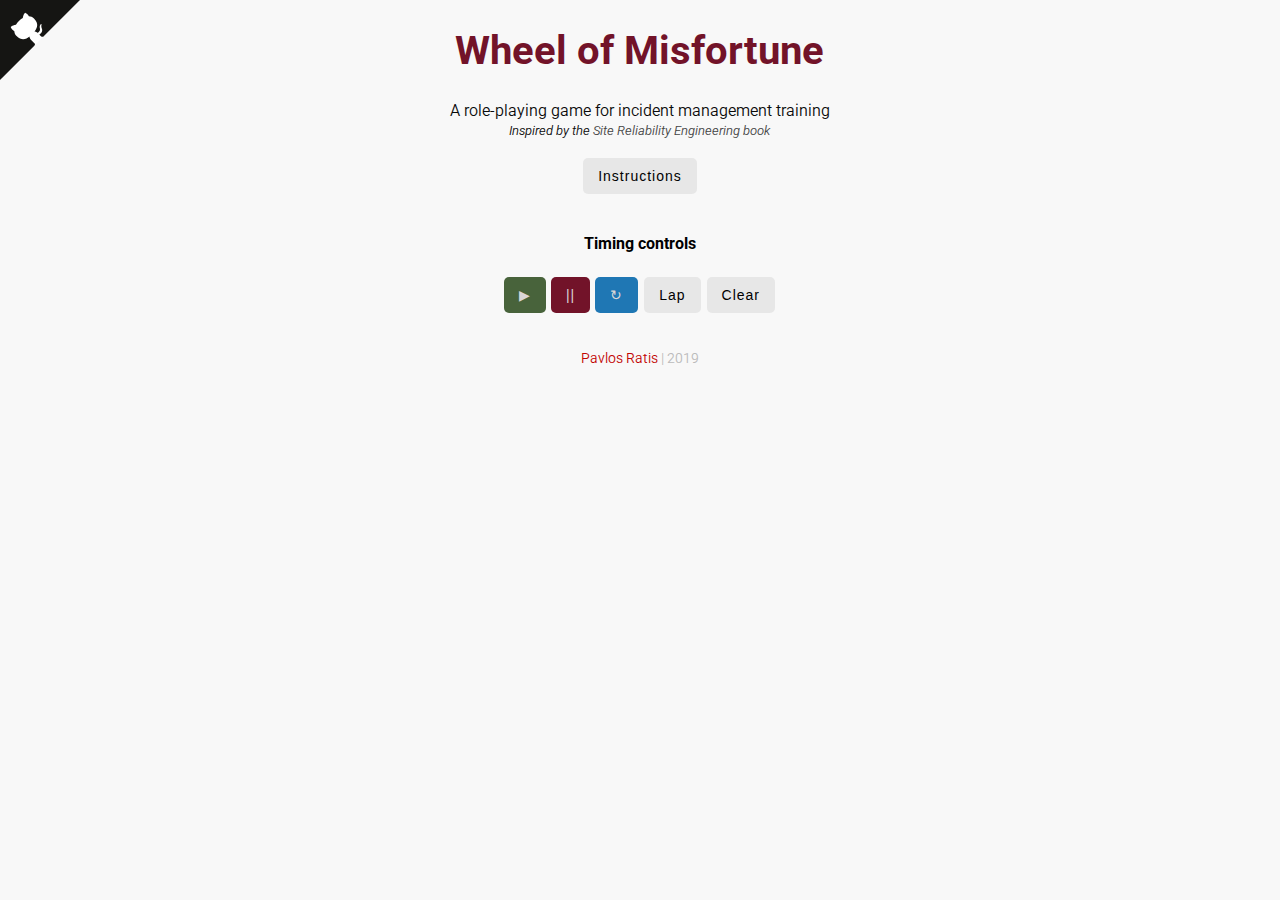
==== index.html @ effb72a1 "make WoF mobile-friendly, fixes #4" ====
<!DOCTYPE html>
<html>

<head>
    <meta charset="utf-8">
    <meta http-equiv="X-UA-Compatible" content="IE=edge,chrome=1">
    <meta name="viewport" content="width=device-width, initial-scale=1.0, maximum-scale=1.0">

    <title>Wheel of Misfortune</title>
    <meta name="author" content="Pavlos Ratis">
    <meta name="description" content="A role-playing game for incident management training">
    <meta name="keywords" content="Incident Response,Trainng,Site Reliability Engineering,SRE,Oncall">
    <link rel="stylesheet" href="static/styles.css">
    <link rel='shortcut icon' type='image/x-icon' href='favicon.ico' />
</head>

<body>
<a href="https://github.com/dastergon/wheel-of-misfortune" class="github-corner" aria-label="View source on GitHub"><svg width="80" height="80" viewBox="0 0 250 250" style="fill:#151513; color:#fff; position: absolute; top: 0; border: 0; left: 0; transform: scale(-1, 1);" aria-hidden="true"><path d="M0,0 L115,115 L130,115 L142,142 L250,250 L250,0 Z"></path><path d="M128.3,109.0 C113.8,99.7 119.0,89.6 119.0,89.6 C122.0,82.7 120.5,78.6 120.5,78.6 C119.2,72.0 123.4,76.3 123.4,76.3 C127.3,80.9 125.5,87.3 125.5,87.3 C122.9,97.6 130.6,101.9 134.4,103.2" fill="currentColor" style="transform-origin: 130px 106px;" class="octo-arm"></path><path d="M115.0,115.0 C114.9,115.1 118.7,116.5 119.8,115.4 L133.7,101.6 C136.9,99.2 139.9,98.4 142.2,98.6 C133.8,88.0 127.5,74.4 143.8,58.0 C148.5,53.4 154.0,51.2 159.7,51.0 C160.3,49.4 163.2,43.6 171.4,40.1 C171.4,40.1 176.1,42.5 178.8,56.2 C183.1,58.6 187.2,61.8 190.9,65.4 C194.5,69.0 197.7,73.2 200.1,77.6 C213.8,80.2 216.3,84.9 216.3,84.9 C212.7,93.1 206.9,96.0 205.4,96.6 C205.1,102.4 203.0,107.8 198.3,112.5 C181.9,128.9 168.3,122.5 157.7,114.1 C157.9,116.9 156.7,120.9 152.7,124.9 L141.0,136.5 C139.8,137.7 141.6,141.9 141.8,141.8 Z" fill="currentColor" class="octo-body"></path></svg><style>.github-corner:hover .octo-arm{animation:octocat-wave 560ms ease-in-out}@keyframes octocat-wave{0%,100%{transform:rotate(0)}20%,60%{transform:rotate(-25deg)}40%,80%{transform:rotate(10deg)}}@media (max-width:500px){.github-corner:hover .octo-arm{animation:none}.github-corner .octo-arm{animation:octocat-wave 560ms ease-in-out}}</style></a>
    <header class="major">
        <h1 class="f2 f2-m f-headline-2">Wheel of Misfortune</h1>
        <p>A role-playing game for incident management training<br />
            <small>
                <em>Inspired by the
                    <a
                        href="https://landing.google.com/sre/book/chapters/accelerating-sre-on-call.html#xref_training_disaster-rpg">Site
                        Reliability Engineering book</a>
                </em>
            </small>
        </p>
        <button id="myBtn" class="button">Instructions</button>
        <div id="myModal" class="modal">
            <div class="modal-content">
                <span class="close">&times;</span>
                <p>Wheel of Misfortune is a game that aims to build confidence to oncall engineers via simulated
                    outage scenarios.
                    With the game, you practice problem debugging under stress, the understanding of the incident
                    management protocol, and effective communication with other engineers
                    of your team and organization. It is a great way to train new hires, interns, and seasoned
                    engineers to become well-rounded oncall engineers.</p>
                <h4>Terminology</h4>
                <ul>
                    <li>Scenario: A past or fictional incident case.</li>
                    <li>Game Master: The host-coordinator of the session.</li>
                    <li>Volunteer: The trainee oncall engineer.</li>
                </ul>
                <p>Feel free to fork the <a href="https://github.com/dastergon/wheel-of-misfortune">repository</a> or <a
                        href="https://github.com/dastergon/wheel-of-misfortune/releases">download</a> the stable
                    release.<br />
                    Insert your incident scenarios into the <a
                        href="https://github.com/dastergon/wheel-of-misfortune/blob/master/incidents/general_incidents.json">general_incidents.json</a>
                    file inside the <a
                        href="https://github.com/dastergon/wheel-of-misfortune/tree/master/incidents">incidents/</a>
                    folder. The file has the following format:
                    <table>
                        <tr>
                            <td>title</td>
                            <td>the title of the incident.</td>
                        </tr>
                        <tr>
                            <td>scenario</td>
                            <td>the description of the incident. It is useful to include URLs from monitoring
                                systems, dashboards, time-series databases and playbooks.</td>
                        </tr>
                        <tr>
                            <td>difficulty</td>
                            <td>the difficulty level of the outage.</td>
                        </tr>
                        <tr>
                            <td>ID</td>
                            <td>the unique ID of the outage (you can just auto-increment).</td>
                        </tr>
                    </table>
                </p>
                <h4>Game Master</h4>
                <ol>
                    <li>Choose a volunteer to be the primary oncall engineer in front of the group.</li>
                    <li>Find a balance between volunteer's experience and incident's difficulty.</li>
                    <li>Assist volunteer by answering questions that may arise in each theoretical action or
                        dashboard observation.</li>
                    <ul>
                        <li>Engage with the rest of the team and ask for different ways to debug the problem
                            following the volunteer's explanation.</li>
                        <li>Team members may be made available over time for assistance in various topics.</li>
                    </ul>
                    <li>At the end, have a debrief on the learnings of the session.</li>
                </ol>

                <h4>Volunteer</h4>
                <ol>
                    <li>Spin the wheel and attempt to fix the theoretical outage scenario.</li>
                    <li>Explain to the Game Master and the rest of the group what actions you would take (lookup
                        queries, checks in dashboards, etc.) to find the root causes, and eventually solve the
                        incident.</li>
                    <li>Always keep an eye on the time, since it is simulated incident response scenario and not a
                        routine troubleshooting process. During a real incident you might have an SLA or SLO
                        breach and therefore you should take timing into account.</li>
                    <li>Engage with the rest of the group. Keep them in the loop. Ask questions to different
                        members depending on their expertise.</li>
                </ol>
                <p>Most importantly, <strong>have fun!</strong></p>
                <p>You can read a comprehensive example on how to conduct the exercise <a
                        href="https://landing.google.com/sre/book/chapters/accelerating-sre-on-call.html#xref_training_disaster-rpg">here</a>.
                </p>

                <h4>Resources</h4>
                <ul>
                    <li>
                        <a
                            href="https://landing.google.com/sre/book/chapters/accelerating-sre-on-call.html#xref_training_disaster-rpg">Disaster
                            Role Playing</a>
                    </li>
                    <li>
                        <a href="https://www.usenix.org/conference/srecon18europe/presentation/barry">Managing
                            Misfortune for Best
                            Results</a>
                    </li>
                    <li>
                        <a href="https://landing.google.com/sre/book/chapters/postmortem-culture.html">Postmortem
                            Culture: Learning
                            from Failure</a>
                    </li>
                    <li>
                        <a href="https://github.com/dastergon/awesome-sre">Site Reliability Engineering Resources</a>
                    </li>
                </ul>
            </div>
        </div>
        <script>
            var modal = document.getElementById('myModal');
            var btn = document.getElementById("myBtn");
            var span = document.getElementsByClassName("close")[0];

            // When the user clicks the button, open the modal
            btn.onclick = function () {
                modal.style.display = "block";
            }

            // When the user clicks on <span> (x), close the modal
            span.onclick = function () {
                modal.style.display = "none";
            }

            // When the user clicks anywhere outside of the modal, close it
            window.onclick = function (event) {
                if (event.target == modal) {
                    modal.style.display = "none";
                }
            }
        </script>
    </header>

    <div class="cf">
        <div id="wheel" class="fl w-100 w-50-ns tc"></div>
        <script src="https://d3js.org/d3.v3.min.js" charset="utf-8"></script>
        <script src="static/wheel.js"></script>
        <article class="fl w-100 w-50-ns tc" id="incident">
            <p></p>
        </article>

    </div>
    <div class="timing">
        <h4>Timing controls</h4>
        <div class="tooltip">
            <button id="start" class="button" onClick="stopwatch.start();">▶</button> <span
                class="tooltiptext">Start</span>
        </div>
        <div class="tooltip">
            <button id="stop" class="button" onClick="stopwatch.stop();">||</button> <span
                class="tooltiptext">Pause</span>
        </div>
        <div class="tooltip">
            <button id="restart" class="button" onClick="stopwatch.restart();">↻</button> <span
                class="tooltiptext">Restart</span></div>
        <button class="button" onClick="stopwatch.lap();">Lap</button>
        <button class="button" onClick="stopwatch.clear();">Clear</button>
        <div class="stopwatch"></div>
        <ul class="results"></ul>
        <script src="static/stopwatch.js"></script>
    </div>
    <br />
    <footer>
        <a href="https://dastergon.gr">Pavlos Ratis</a> | 2019
    </footer>
</body>

</html>
---- static/styles.css ----
@charset "UTF-8";
@import url("https://fonts.googleapis.com/css?family=Roboto:500,300");

body {
    font-family: "Roboto", Helvetica, sans-serif;
    font-weight: 350;
    background-color: #f8f8f8;
}

button {
  border:solid 2px #590F20;
  border-radius:5px;
  background-color: #e7e7e7; /* Green */
  letter-spacing: 1px;
  border: none;
  padding: 10px 15px;
  text-align: center;
  text-decoration: none;
  display: inline-block;
  font-size: 14px;
  margin: 3px 1px;
  cursor: pointer;
}

button:first-child {
    margin-left: 0;
}

button:last-child {
    margin-right: 0;
}

button:hover {
  color: rgb(255, 127, 14);
}

table {
    border-collapse: collapse;
    background-color: white;
}

td, th {
    border: 1px solid #dddddd;
    text-align: left;
    padding: 5px;
}

li a {
    text-decoration: none;
    color: #555f66;
}
li a:hover {
    text-decoration:underline;
}

header.major {
    width: 70%;
    text-align: center;
    margin: 0 auto;
    display: block;
}

header p {
    color: #0a0a0a;
}

header li {
  color: #0a0a0a;
}

em a {
    color: #444;
    text-decoration: none;
}

em a:hover {
    text-decoration: underline;
}

footer {
    padding: 1em 0 1em 0;
    color: #bbb;
    font-size: 0.9em;
    text-align: center;
}

footer a {
    color: #c30704;
    text-decoration: none;
}

footer a:hover {
    color: #0a0a0a;
    text-decoration: underline;
}

text {
    pointer-events:none;
}

header #title {
    color: #721329;
}

.stopwatch {
  font-size: 20px;
}

.results {
  border-color: lime;
  margin: 0;
  padding: 0;
  bottom: 0;
  left: 50%;
}

#start {
  background: #48633B;
  color: #DAD6D6;
}

#start:hover {
    color:white
}

#start:focus {
    background: black;
    color:white
}

#stop {
  background: #721329;
  color: #DAD6D6;
}

#stop:hover {
    color:white
}

#stop:focus {
    background: black;
    color:white
}

#restart {
  background:rgb(31, 119, 180);
  color: #DAD6D6;
}

#restart:hover {
    color:white
}

#restart:active {
    background: black;
    color:white
}

#incident{
    text-align: left;
}

#incident p {
    margin-top: 10px;
    margin-left: 10px;
    margin-right: 80px;
    word-wrap: break-word;
    max-width: 30em;
    line-height: 1.5;
}

.timing {
    text-align: center;
}

.modal {
  display: none; /* Hidden by default */
  position: fixed; /* Stay in place */
  z-index: 1; /* Sit on top */
  padding-top: 40px; /* Location of the box */
  padding-bottom: 50px; /* Location of the box */
  left: 0;
  top: 0;
  width: 100%; /* Full width */
  height: 100%; /* Full height */
  overflow: auto; /* Enable scroll if needed */
  background-color: rgb(0,0,0); /* Fallback color */
  background-color: rgba(0,0,0,0.4); /* Black w/ opacity */
  text-align: left;
}

.modal a {
    color: #721329;
}

.modal a:hover {
    color: rgb(255, 127, 14);
}

/* Modal Content */
.modal-content {
  position: relative;
  background-color: #f8f8f8;
  margin: auto;
  padding: 30px;
  width: 60%;
  border: 1px solid #888;
  border-radius:15px;
  box-shadow: 0 4px 8px 0 rgba(0,0,0,0.2),0 6px 20px 0 rgba(0,0,0,0.19);
  -webkit-animation-name: animatetop;
  -webkit-animation-duration: 0.4s;
  animation-name: animatetop;
  animation-duration: 0.4s
}

/* Add Animation */
@-webkit-keyframes animatetop {
  from {top:-300px; opacity:0}
  to {top:0; opacity:1}
}

@keyframes animatetop {
  from {top:-300px; opacity:0}
  to {top:0; opacity:1}
}

/* The Close Button */
.close {
  color: #aaaaaa;
  float: right;
  font-size: 28px;
  font-weight: bold;
}

.close:hover,
.close:focus {
  color: #000;
  text-decoration: none;
  cursor: pointer;
}

.tooltip {
  position: relative;
  display: inline-block;
  border-bottom: 1px none black;
}

.tooltip .tooltiptext {
  visibility: hidden;
  width: 120px;
  background-color: #555;
  color: #fff;
  text-align: center;
  border-radius: 6px;
  padding: 5px 0;
  position: absolute;
  z-index: 1;
  bottom: 125%;
  left: 50%;
  margin-left: -60px;
  opacity: 0;
  transition: opacity 0.3s;
}

.tooltip .tooltiptext::after {
  content: "";
  position: absolute;
  top: 100%;
  left: 50%;
  margin-left: -5px;
  border-width: 5px;
  border-style: solid;
  border-color: #555 transparent transparent transparent;
}

.tooltip:hover .tooltiptext {
  visibility: visible;
  opacity: 1;
}

.cf:before, .cf:after {
    content: " ";
    display: table;
}

.cf:after {
    clear: both;
}

.cf {
    *zoom: 1;
}

.fl {
    float: left;
    _display: inline;
}

.w-100 {
    width: 100%;
}

.tc {
    text-align: center;
}

@media screen and (min-width: 50em) {
    .w-50-ns {
        width: 50%;
    }
}

.f2 {
    font-size: 2.5rem;
    color: #721329;
}

@media screen and (min-width: 40em) and (max-width: 60em) {
    .f2-m {
        font-size: 2.5rem;
    }
}

@media screen and (min-width: 60em) {
    .f-headline-l2 {
        font-size: 2.5rem;
    }
}

.f3 {
    font-size: 1.5rem;
}

@media screen and (min-width: 50em) and (max-width: 60em) {
    .f1-m {
        font-size: 1.5rem;
    }
}

@media screen and (min-width: 60em) {
    .f-headline-l {
        font-size: 1.5rem;
    }
}
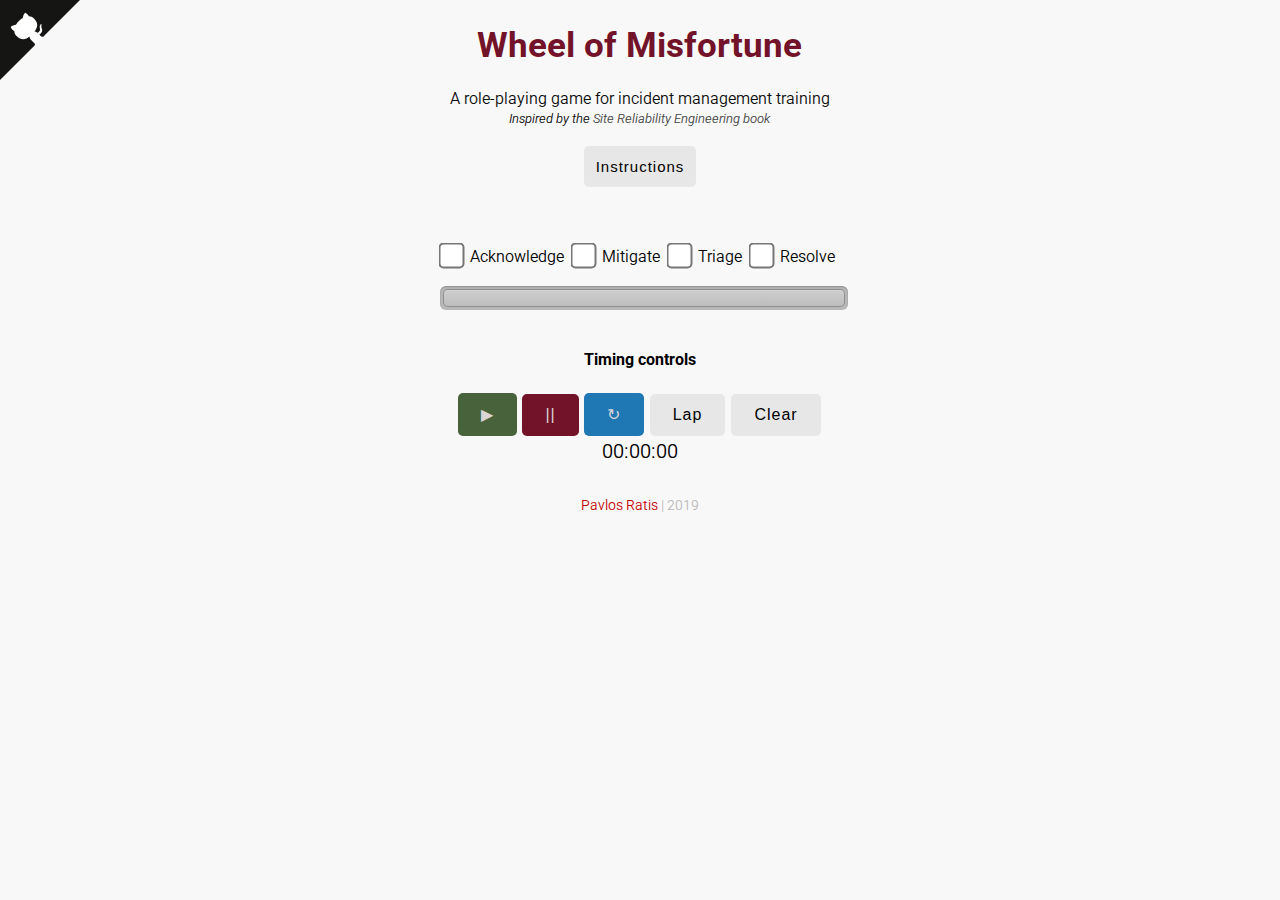
==== commit 9c5db85e: "Add step progress bar" ====
--- a/index.html
+++ b/index.html
@@ -15,7 +15,52 @@
 </head>
 
 <body>
-<a href="https://github.com/dastergon/wheel-of-misfortune" class="github-corner" aria-label="View source on GitHub"><svg width="80" height="80" viewBox="0 0 250 250" style="fill:#151513; color:#fff; position: absolute; top: 0; border: 0; left: 0; transform: scale(-1, 1);" aria-hidden="true"><path d="M0,0 L115,115 L130,115 L142,142 L250,250 L250,0 Z"></path><path d="M128.3,109.0 C113.8,99.7 119.0,89.6 119.0,89.6 C122.0,82.7 120.5,78.6 120.5,78.6 C119.2,72.0 123.4,76.3 123.4,76.3 C127.3,80.9 125.5,87.3 125.5,87.3 C122.9,97.6 130.6,101.9 134.4,103.2" fill="currentColor" style="transform-origin: 130px 106px;" class="octo-arm"></path><path d="M115.0,115.0 C114.9,115.1 118.7,116.5 119.8,115.4 L133.7,101.6 C136.9,99.2 139.9,98.4 142.2,98.6 C133.8,88.0 127.5,74.4 143.8,58.0 C148.5,53.4 154.0,51.2 159.7,51.0 C160.3,49.4 163.2,43.6 171.4,40.1 C171.4,40.1 176.1,42.5 178.8,56.2 C183.1,58.6 187.2,61.8 190.9,65.4 C194.5,69.0 197.7,73.2 200.1,77.6 C213.8,80.2 216.3,84.9 216.3,84.9 C212.7,93.1 206.9,96.0 205.4,96.6 C205.1,102.4 203.0,107.8 198.3,112.5 C181.9,128.9 168.3,122.5 157.7,114.1 C157.9,116.9 156.7,120.9 152.7,124.9 L141.0,136.5 C139.8,137.7 141.6,141.9 141.8,141.8 Z" fill="currentColor" class="octo-body"></path></svg><style>.github-corner:hover .octo-arm{animation:octocat-wave 560ms ease-in-out}@keyframes octocat-wave{0%,100%{transform:rotate(0)}20%,60%{transform:rotate(-25deg)}40%,80%{transform:rotate(10deg)}}@media (max-width:500px){.github-corner:hover .octo-arm{animation:none}.github-corner .octo-arm{animation:octocat-wave 560ms ease-in-out}}</style></a>
+    <a href="https://github.com/dastergon/wheel-of-misfortune" class="github-corner"
+        aria-label="View source on GitHub"><svg width="80" height="80" viewBox="0 0 250 250"
+            style="fill:#151513; color:#fff; position: absolute; top: 0; border: 0; left: 0; transform: scale(-1, 1);"
+            aria-hidden="true">
+            <path d="M0,0 L115,115 L130,115 L142,142 L250,250 L250,0 Z"></path>
+            <path
+                d="M128.3,109.0 C113.8,99.7 119.0,89.6 119.0,89.6 C122.0,82.7 120.5,78.6 120.5,78.6 C119.2,72.0 123.4,76.3 123.4,76.3 C127.3,80.9 125.5,87.3 125.5,87.3 C122.9,97.6 130.6,101.9 134.4,103.2"
+                fill="currentColor" style="transform-origin: 130px 106px;" class="octo-arm"></path>
+            <path
+                d="M115.0,115.0 C114.9,115.1 118.7,116.5 119.8,115.4 L133.7,101.6 C136.9,99.2 139.9,98.4 142.2,98.6 C133.8,88.0 127.5,74.4 143.8,58.0 C148.5,53.4 154.0,51.2 159.7,51.0 C160.3,49.4 163.2,43.6 171.4,40.1 C171.4,40.1 176.1,42.5 178.8,56.2 C183.1,58.6 187.2,61.8 190.9,65.4 C194.5,69.0 197.7,73.2 200.1,77.6 C213.8,80.2 216.3,84.9 216.3,84.9 C212.7,93.1 206.9,96.0 205.4,96.6 C205.1,102.4 203.0,107.8 198.3,112.5 C181.9,128.9 168.3,122.5 157.7,114.1 C157.9,116.9 156.7,120.9 152.7,124.9 L141.0,136.5 C139.8,137.7 141.6,141.9 141.8,141.8 Z"
+                fill="currentColor" class="octo-body"></path>
+        </svg>
+        <style>
+            .github-corner:hover .octo-arm {
+                animation: octocat-wave 560ms ease-in-out
+            }
+
+            @keyframes octocat-wave {
+
+                0%,
+                100% {
+                    transform: rotate(0)
+                }
+
+                20%,
+                60% {
+                    transform: rotate(-25deg)
+                }
+
+                40%,
+                80% {
+                    transform: rotate(10deg)
+                }
+            }
+
+            @media (max-width:500px) {
+                .github-corner:hover .octo-arm {
+                    animation: none
+                }
+
+                .github-corner .octo-arm {
+                    animation: octocat-wave 560ms ease-in-out
+                }
+            }
+        </style>
+    </a>
     <header class="major">
         <h1 class="f2 f2-m f-headline-2">Wheel of Misfortune</h1>
         <p>A role-playing game for incident management training<br />
@@ -156,9 +201,25 @@
         <article class="fl w-100 w-50-ns tc" id="incident">
             <p></p>
         </article>
-
     </div>
     <div class="timing">
+        <div class="container">
+            <input type="checkbox" name="progress" value="first" id="first">
+            <label for="first">Acknowledge</label>
+
+            <input type="checkbox" name="progress" value="second" id="second" onClick="stopwatch.lap();">
+            <label for="second">Mitigate</label>
+
+            <input type="checkbox" name="progress" value="three" id="three" onClick="stopwatch.lap();">
+            <label for="three">Triage</label>
+
+            <input type="checkbox" name="progress" value="four" id="four" onClick="stopwatch.lap();">
+            <label for="four">Resolve</label>
+
+            <div class="progress">
+                <div class="progress-bar"></div>
+            </div>
+        </div>
         <h4>Timing controls</h4>
         <div class="tooltip">
             <button id="start" class="button" onClick="stopwatch.start();">▶</button> <span
@@ -170,7 +231,8 @@
         </div>
         <div class="tooltip">
             <button id="restart" class="button" onClick="stopwatch.restart();">↻</button> <span
-                class="tooltiptext">Restart</span></div>
+                class="tooltiptext">Restart</span>
+        </div>
         <button class="button" onClick="stopwatch.lap();">Lap</button>
         <button class="button" onClick="stopwatch.clear();">Clear</button>
         <div class="stopwatch"></div>
--- a/static/styles.css
+++ b/static/styles.css
@@ -13,13 +13,13 @@
   background-color: #e7e7e7; /* Green */
   letter-spacing: 1px;
   border: none;
-  padding: 10px 15px;
+  margin: 3px 1px;
   text-align: center;
   text-decoration: none;
   display: inline-block;
-  font-size: 14px;
-  margin: 3px 1px;
   cursor: pointer;
+  font-size: 15px;
+  padding: 12px 12px;
 }
 
 button:first-child {
@@ -102,8 +102,20 @@
     color: #721329;
 }
 
-.stopwatch {
-  font-size: 20px;
+label {
+  display: inline-block;
+  margin: 0 5px 20px;
+}
+
+input[type='checkbox'] {
+    /* Double-sized Checkboxes */
+  -ms-transform: scale(2); /* IE */
+  -moz-transform: scale(2); /* FF */
+  -webkit-transform: scale(2); /* Safari and Chrome */
+  -o-transform: scale(2); /* Opera */
+  transform: scale(2);
+  padding: 5px;
+  cursor: pointer;
 }
 
 .results {
@@ -112,65 +124,6 @@
   padding: 0;
   bottom: 0;
   left: 50%;
-}
-
-#start {
-  background: #48633B;
-  color: #DAD6D6;
-}
-
-#start:hover {
-    color:white
-}
-
-#start:focus {
-    background: black;
-    color:white
-}
-
-#stop {
-  background: #721329;
-  color: #DAD6D6;
-}
-
-#stop:hover {
-    color:white
-}
-
-#stop:focus {
-    background: black;
-    color:white
-}
-
-#restart {
-  background:rgb(31, 119, 180);
-  color: #DAD6D6;
-}
-
-#restart:hover {
-    color:white
-}
-
-#restart:active {
-    background: black;
-    color:white
-}
-
-#incident{
-    text-align: left;
-}
-
-#incident p {
-    margin-top: 10px;
-    margin-left: 10px;
-    margin-right: 80px;
-    word-wrap: break-word;
-    max-width: 30em;
-    line-height: 1.5;
-}
-
-.timing {
-    text-align: center;
 }
 
 .modal {
@@ -194,6 +147,7 @@
 }
 
 .modal a:hover {
+    text-decoration: underline;
     color: rgb(255, 127, 14);
 }
 
@@ -311,19 +265,19 @@
 }
 
 .f2 {
-    font-size: 2.5rem;
+    font-size: 2.2rem;
     color: #721329;
 }
 
 @media screen and (min-width: 40em) and (max-width: 60em) {
     .f2-m {
-        font-size: 2.5rem;
+        font-size: 2.2rem;
     }
 }
 
 @media screen and (min-width: 60em) {
     .f-headline-l2 {
-        font-size: 2.5rem;
+        font-size: 2.2rem;
     }
 }
 
@@ -342,3 +296,130 @@
         font-size: 1.5rem;
     }
 }
+
+.container {
+  margin: 40px auto;
+  width: 400px;
+  text-align: center;
+}
+
+.timing {
+    text-align: center;
+}
+
+.stopwatch {
+  font-size: 20px;
+}
+
+.timing button {
+  font-size: 16px;
+  padding: 12px 23px;
+}
+
+#start {
+  background: #48633B;
+  color: #DAD6D6;
+}
+
+#start:hover {
+    color:white
+}
+
+#start:focus {
+    background: black;
+    color:white
+}
+
+#stop {
+  background: #721329;
+  color: #DAD6D6;
+}
+
+#stop:hover {
+    color:white
+}
+
+#stop:focus {
+    background: black;
+    color:white
+}
+
+#restart {
+  background:rgb(31, 119, 180);
+  color: #DAD6D6;
+}
+
+#restart:hover {
+    color:white
+}
+
+#restart:active {
+    background: black;
+    color:white
+}
+
+#incident{
+    text-align: left;
+}
+
+#incident p {
+    margin-top: 10px;
+    margin-left: 10px;
+    margin-right: 80px;
+    word-wrap: break-word;
+    max-width: 30em;
+    line-height: 1.5;
+}
+
+/*  With slight modifications from:
+ *  https://codepen.io/Thibaut/pen/ouKvy */
+.timing .progress {
+  width: 100%;
+}
+
+.timing .progress {
+  padding: 4px;
+  background: rgba(0, 0, 0, 0.25);
+  border-radius: 6px;
+  -webkit-box-shadow: inset 0 1px 2px rgba(0, 0, 0, 0.25), 0 1px rgba(255, 255, 255, 0.08);
+  box-shadow: inset 0 1px 2px rgba(0, 0, 0, 0.25), 0 1px rgba(255, 255, 255, 0.08);
+}
+
+.timing .progress-bar {
+  height: 16px;
+  border-radius: 4px;
+	background-image: -webkit-linear-gradient(top, rgba(255, 255, 255, 0.3), rgba(255, 255, 255, 0.05));
+  background-image: -moz-linear-gradient(top, rgba(255, 255, 255, 0.3), rgba(255, 255, 255, 0.05));
+  background-image: -o-linear-gradient(top, rgba(255, 255, 255, 0.3), rgba(255, 255, 255, 0.05));
+  background-image: linear-gradient(to bottom, rgba(255, 255, 255, 0.3), rgba(255, 255, 255, 0.05));
+  -webkit-transition: 0.4s linear;
+  -moz-transition: 0.4s linear;
+  -o-transition: 0.4s linear;
+  transition: 0.4s linear;
+  -webkit-transition-property: width, background-color;
+  -moz-transition-property: width, background-color;
+  -o-transition-property: width, background-color;
+  transition-property: width, background-color;
+  -webkit-box-shadow: 0 0 1px 1px rgba(0, 0, 0, 0.25), inset 0 1px rgba(255, 255, 255, 0.1);
+  box-shadow: 0 0 1px 1px rgba(0, 0, 0, 0.25), inset 0 1px rgba(255, 255, 255, 0.1);
+}
+
+#first:checked ~ .progress > .progress-bar {
+  width: 25%;
+  background-color: #f27011;
+}
+
+#second:checked ~ .progress > .progress-bar {
+  width: 50%;
+  background-color: #f2b01e;
+}
+
+#three:checked ~ .progress > .progress-bar {
+  width: 75%;
+  background-color: #f2d31b;
+}
+
+#four:checked ~ .progress > .progress-bar {
+  width: 100%;
+  background-color: #86e01e;
+}
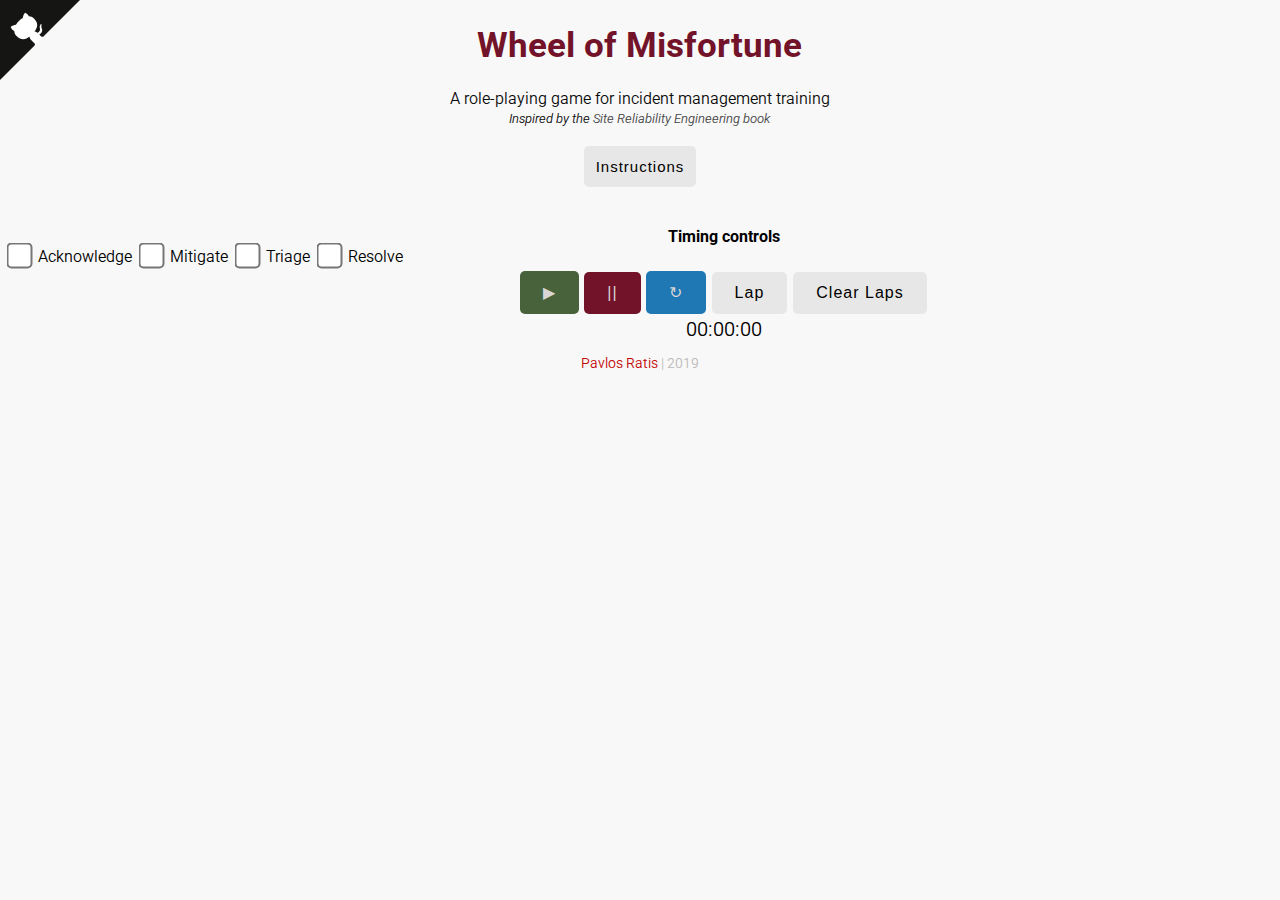
==== commit e7dc391e: "Generate incidents using Jsonnet" ====
--- a/index.html
+++ b/index.html
@@ -114,7 +114,10 @@
                             <td>ID</td>
                             <td>the unique ID of the outage (you can just auto-increment).</td>
                         </tr>
-                    </table>
+                    </table><br />
+                    However, you can also use <a
+                    href="https://github.com/dastergon/wheel-of-misfortune/blob/master/incidents/general_incidents.jsonnet">general_incidents.jsonnet</a> 
+                    as an example in case you want to generate your incident scenarios using Jsonnet.
                 </p>
                 <h4>Game Master</h4>
                 <ol>
@@ -202,24 +205,24 @@
             <p></p>
         </article>
     </div>
-    <div class="timing">
-        <div class="container">
-            <input type="checkbox" name="progress" value="first" id="first">
+        <div class="container fl w-100 w-40-ns tc">
+            <input  type="checkbox" class="magic-checkbox" name="progress" value="first" id="first" onClick="stopwatch.lap();">
             <label for="first">Acknowledge</label>
 
-            <input type="checkbox" name="progress" value="second" id="second" onClick="stopwatch.lap();">
+            <input type="checkbox" class="magic-checkbox" name="progress" value="second" id="second" onClick="stopwatch.lap();">
             <label for="second">Mitigate</label>
 
-            <input type="checkbox" name="progress" value="three" id="three" onClick="stopwatch.lap();">
+            <input type="checkbox" class="magic-checkbox" name="progress" value="three" id="three" onClick="stopwatch.lap();">
             <label for="three">Triage</label>
 
-            <input type="checkbox" name="progress" value="four" id="four" onClick="stopwatch.lap();">
+            <input type="checkbox" class="magic-checkbox" name="progress" value="four" id="four" onClick="stopwatch.lap();stopwatch.stop();">
             <label for="four">Resolve</label>
 
             <div class="progress">
                 <div class="progress-bar"></div>
             </div>
         </div>
+    <div class="timing fl w-100 w-50-ns tc">
         <h4>Timing controls</h4>
         <div class="tooltip">
             <button id="start" class="button" onClick="stopwatch.start();">▶</button> <span
@@ -234,13 +237,12 @@
                 class="tooltiptext">Restart</span>
         </div>
         <button class="button" onClick="stopwatch.lap();">Lap</button>
-        <button class="button" onClick="stopwatch.clear();">Clear</button>
+        <button class="button" onClick="stopwatch.clear();">Clear Laps</button>
         <div class="stopwatch"></div>
         <ul class="results"></ul>
         <script src="static/stopwatch.js"></script>
     </div>
-    <br />
-    <footer>
+    <footer class="fl w-100 tc">
         <a href="https://dastergon.gr">Pavlos Ratis</a> | 2019
     </footer>
 </body>
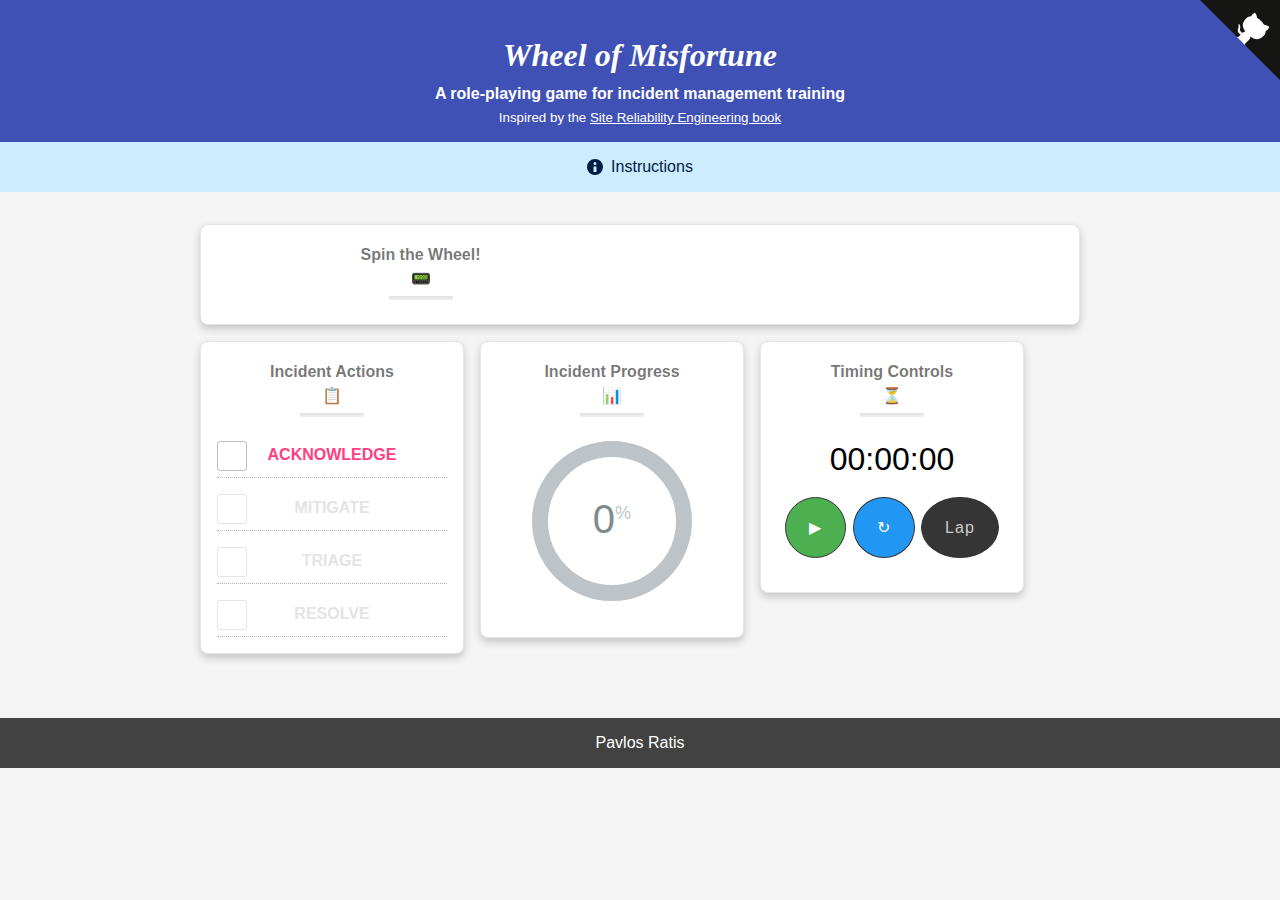
==== commit 9df7592a: "Deploy from refs/heads/master@3173acd29612064f1dfdff1ddd552e016011fa83" ====
--- a/index.html
+++ b/index.html
@@ -1,5 +1,5 @@
 <!DOCTYPE html>
-<html>
+<html lang="en">
 
 <head>
     <meta charset="utf-8">
@@ -11,14 +11,17 @@
     <meta name="description" content="A role-playing game for incident management training">
     <meta name="keywords" content="Incident Response,Trainng,Site Reliability Engineering,SRE,Oncall">
     <link rel="stylesheet" href="static/styles.css">
-    <link rel='shortcut icon' type='image/x-icon' href='favicon.ico' />
+
+    <link rel="apple-touch-icon" sizes="180x180" href="static/apple-touch-icon.png">
+    <link rel="icon" type="image/png" sizes="32x32" href="static/favicon-32x32.png">
+    <link rel="icon" type="image/png" sizes="16x16" href="static/favicon-16x16.png">
+    <link rel="manifest" href="static/site.webmanifest">
 </head>
 
 <body>
     <a href="https://github.com/dastergon/wheel-of-misfortune" class="github-corner"
         aria-label="View source on GitHub"><svg width="80" height="80" viewBox="0 0 250 250"
-            style="fill:#151513; color:#fff; position: absolute; top: 0; border: 0; left: 0; transform: scale(-1, 1);"
-            aria-hidden="true">
+            style="fill:#151513; color:#fff; position: absolute; top: 0; border: 0; right: 0;" aria-hidden="true">
             <path d="M0,0 L115,115 L130,115 L142,142 L250,250 L250,0 Z"></path>
             <path
                 d="M128.3,109.0 C113.8,99.7 119.0,89.6 119.0,89.6 C122.0,82.7 120.5,78.6 120.5,78.6 C119.2,72.0 123.4,76.3 123.4,76.3 C127.3,80.9 125.5,87.3 125.5,87.3 C122.9,97.6 130.6,101.9 134.4,103.2"
@@ -26,225 +29,189 @@
             <path
                 d="M115.0,115.0 C114.9,115.1 118.7,116.5 119.8,115.4 L133.7,101.6 C136.9,99.2 139.9,98.4 142.2,98.6 C133.8,88.0 127.5,74.4 143.8,58.0 C148.5,53.4 154.0,51.2 159.7,51.0 C160.3,49.4 163.2,43.6 171.4,40.1 C171.4,40.1 176.1,42.5 178.8,56.2 C183.1,58.6 187.2,61.8 190.9,65.4 C194.5,69.0 197.7,73.2 200.1,77.6 C213.8,80.2 216.3,84.9 216.3,84.9 C212.7,93.1 206.9,96.0 205.4,96.6 C205.1,102.4 203.0,107.8 198.3,112.5 C181.9,128.9 168.3,122.5 157.7,114.1 C157.9,116.9 156.7,120.9 152.7,124.9 L141.0,136.5 C139.8,137.7 141.6,141.9 141.8,141.8 Z"
                 fill="currentColor" class="octo-body"></path>
+        </svg></a>
+    <style>
+        .github-corner:hover .octo-arm {
+            animation: octocat-wave 560ms ease-in-out
+        }
+
+        @keyframes octocat-wave {
+
+            0%,
+            100% {
+                transform: rotate(0)
+            }
+
+            20%,
+            60% {
+                transform: rotate(-25deg)
+            }
+
+            40%,
+            80% {
+                transform: rotate(10deg)
+            }
+        }
+
+        @media (max-width:500px) {
+            .github-corner:hover .octo-arm {
+                animation: none
+            }
+
+            .github-corner .octo-arm {
+                animation: octocat-wave 560ms ease-in-out
+            }
+        }
+    </style>
+
+    <header class="tc pv4 bg-blue">
+        <a href="index.html">
+            <h1 class="athelas i white-ft f1">Wheel of Misfortune</h1>
+        </a>
+        <h1 class="white-ft f4">A role-playing game for incident management training</h1>
+        <small class="white-ft ">Inspired by the
+            <a
+                href="https://landing.google.com/sre/book/chapters/accelerating-sre-on-call.html#xref_training_disaster-rpg">Site
+                Reliability Engineering book</a>
+        </small>
+    </header>
+    <div class="flex items-center justify-center bg-lightest-blue navy pa3">
+        <svg class="w1" data-icon="info" viewBox="0 0 32 32" style="fill:currentcolor">
+            <title>info icon</title>
+            <path
+                d="M16 0 A16 16 0 0 1 16 32 A16 16 0 0 1 16 0 M19 15 L13 15 L13 26 L19 26 z M16 6 A3 3 0 0 0 16 12 A3 3 0 0 0 16 6">
+            </path>
         </svg>
-        <style>
-            .github-corner:hover .octo-arm {
-                animation: octocat-wave 560ms ease-in-out
-            }
-
-            @keyframes octocat-wave {
-
-                0%,
-                100% {
-                    transform: rotate(0)
-                }
-
-                20%,
-                60% {
-                    transform: rotate(-25deg)
-                }
-
-                40%,
-                80% {
-                    transform: rotate(10deg)
-                }
-            }
-
-            @media (max-width:500px) {
-                .github-corner:hover .octo-arm {
-                    animation: none
-                }
-
-                .github-corner .octo-arm {
-                    animation: octocat-wave 560ms ease-in-out
-                }
-            }
-        </style>
-    </a>
-    <header class="major">
-        <h1 class="f2 f2-m f-headline-2">Wheel of Misfortune</h1>
-        <p>A role-playing game for incident management training<br />
-            <small>
-                <em>Inspired by the
-                    <a
-                        href="https://landing.google.com/sre/book/chapters/accelerating-sre-on-call.html#xref_training_disaster-rpg">Site
-                        Reliability Engineering book</a>
-                </em>
-            </small>
-        </p>
-        <button id="myBtn" class="button">Instructions</button>
-        <div id="myModal" class="modal">
-            <div class="modal-content">
-                <span class="close">&times;</span>
-                <p>Wheel of Misfortune is a game that aims to build confidence to oncall engineers via simulated
-                    outage scenarios.
-                    With the game, you practice problem debugging under stress, the understanding of the incident
-                    management protocol, and effective communication with other engineers
-                    of your team and organization. It is a great way to train new hires, interns, and seasoned
-                    engineers to become well-rounded oncall engineers.</p>
-                <h4>Terminology</h4>
-                <ul>
-                    <li>Scenario: A past or fictional incident case.</li>
-                    <li>Game Master: The host-coordinator of the session.</li>
-                    <li>Volunteer: The trainee oncall engineer.</li>
-                </ul>
-                <p>Feel free to fork the <a href="https://github.com/dastergon/wheel-of-misfortune">repository</a> or <a
-                        href="https://github.com/dastergon/wheel-of-misfortune/releases">download</a> the stable
-                    release.<br />
-                    Insert your incident scenarios into the <a
-                        href="https://github.com/dastergon/wheel-of-misfortune/blob/master/incidents/general_incidents.json">general_incidents.json</a>
-                    file inside the <a
-                        href="https://github.com/dastergon/wheel-of-misfortune/tree/master/incidents">incidents/</a>
-                    folder. The file has the following format:
-                    <table>
-                        <tr>
-                            <td>title</td>
-                            <td>the title of the incident.</td>
-                        </tr>
-                        <tr>
-                            <td>scenario</td>
-                            <td>the description of the incident. It is useful to include URLs from monitoring
-                                systems, dashboards, time-series databases and playbooks.</td>
-                        </tr>
-                        <tr>
-                            <td>difficulty</td>
-                            <td>the difficulty level of the outage.</td>
-                        </tr>
-                        <tr>
-                            <td>ID</td>
-                            <td>the unique ID of the outage (you can just auto-increment).</td>
-                        </tr>
-                    </table><br />
-                    However, you can also use <a
-                    href="https://github.com/dastergon/wheel-of-misfortune/blob/master/incidents/general_incidents.jsonnet">general_incidents.jsonnet</a> 
-                    as an example in case you want to generate your incident scenarios using Jsonnet.
-                </p>
-                <h4>Game Master</h4>
-                <ol>
-                    <li>Choose a volunteer to be the primary oncall engineer in front of the group.</li>
-                    <li>Find a balance between volunteer's experience and incident's difficulty.</li>
-                    <li>Assist volunteer by answering questions that may arise in each theoretical action or
-                        dashboard observation.</li>
-                    <ul>
-                        <li>Engage with the rest of the team and ask for different ways to debug the problem
-                            following the volunteer's explanation.</li>
-                        <li>Team members may be made available over time for assistance in various topics.</li>
-                    </ul>
-                    <li>At the end, have a debrief on the learnings of the session.</li>
-                </ol>
-
-                <h4>Volunteer</h4>
-                <ol>
-                    <li>Spin the wheel and attempt to fix the theoretical outage scenario.</li>
-                    <li>Explain to the Game Master and the rest of the group what actions you would take (lookup
-                        queries, checks in dashboards, etc.) to find the root causes, and eventually solve the
-                        incident.</li>
-                    <li>Always keep an eye on the time, since it is simulated incident response scenario and not a
-                        routine troubleshooting process. During a real incident you might have an SLA or SLO
-                        breach and therefore you should take timing into account.</li>
-                    <li>Engage with the rest of the group. Keep them in the loop. Ask questions to different
-                        members depending on their expertise.</li>
-                </ol>
-                <p>Most importantly, <strong>have fun!</strong></p>
-                <p>You can read a comprehensive example on how to conduct the exercise <a
-                        href="https://landing.google.com/sre/book/chapters/accelerating-sre-on-call.html#xref_training_disaster-rpg">here</a>.
-                </p>
-
-                <h4>Resources</h4>
-                <ul>
-                    <li>
-                        <a
-                            href="https://landing.google.com/sre/book/chapters/accelerating-sre-on-call.html#xref_training_disaster-rpg">Disaster
-                            Role Playing</a>
+        <div class="ml3"><a class="navy" href="instructions.html">Instructions</a></div>
+    </div>
+
+    <article class="cf mw mw-h center bg-white br3 mv4 ba b--black-10">
+        <div class="fl w-100 w-50-ns tc pa3">
+            <h4 class="f4 center mw6">Spin the Wheel!</h4> &#128223;
+            <hr class="mw3 bb bw1 b--black-10">
+            <div id="wheel"></div>
+            <script src="https://d3js.org/d3.v3.min.js" charset="utf-8"></script>
+            <script src="static/wheel.js"></script>
+        </div>
+        <div class="fl w-100 w-50-ns tc pa3">
+            <article id="incident">
+                <p></p>
+            </article>
+        </div>
+    </article>
+
+    <article class="cf">
+        <div class="mw mw-h center">
+            <div class="fl w-100 w-30-ns tc center bg-white br3 pa3 mv3 ba b--black-10 mbr">
+                <ul class="list">
+                    <h4 class="f4 center mw6">Incident Actions</h4> &#128203;
+                    <hr class="mw3 bb bw1 b--black-10">
+                    <li class="pv3 ba bl-0 bt-0 br-0 b--dotted b--black-30">
+                        <input type="checkbox" class="magic-checkbox" name="progress" value="first" id="first"
+                            onClick="stopwatch.lap();changeProgress(this, 0, 25);unlockCheckbox(this);" />
+                        <label for="first">ACKNOWLEDGE</label>
                     </li>
-                    <li>
-                        <a href="https://www.usenix.org/conference/srecon18europe/presentation/barry">Managing
-                            Misfortune for Best
-                            Results</a>
-                    </li>
-                    <li>
-                        <a href="https://landing.google.com/sre/book/chapters/postmortem-culture.html">Postmortem
-                            Culture: Learning
-                            from Failure</a>
-                    </li>
-                    <li>
-                        <a href="https://github.com/dastergon/awesome-sre">Site Reliability Engineering Resources</a>
-                    </li>
+                    <li class="pv3 ba bl-0 bt-0 br-0 b--dotted b--black-30"><input type="checkbox"
+                            class="magic-checkbox" name="progress" value="second" id="second"
+                            onClick="stopwatch.lap();changeProgress(this, 25, 50);unlockCheckbox(this);" disabled>
+                        <label for="second">MITIGATE</label></li>
+                    <li class="pv3 ba bl-0 bt-0 br-0 b--dotted b--black-30">
+                        <input type="checkbox" class="magic-checkbox" name="progress" value="third" id="third"
+                            onClick="stopwatch.lap();changeProgress(this, 50, 75);unlockCheckbox(this);" disabled>
+                        <label for="third">TRIAGE</label></li>
+                    <li class="pv3 ba bl-0 bt-0 br-0 b--dotted b--black-30">
+                        <input type="checkbox" class="magic-checkbox" name="progress" value="fourth" id="fourth"
+                            onClick="stopwatch.lap();stopwatch.stop();changeProgress(this, 75, 100);" disabled>
+                        <label for="fourth">RESOLVE</label></li>
                 </ul>
             </div>
-        </div>
-        <script>
-            var modal = document.getElementById('myModal');
-            var btn = document.getElementById("myBtn");
-            var span = document.getElementsByClassName("close")[0];
-
-            // When the user clicks the button, open the modal
-            btn.onclick = function () {
-                modal.style.display = "block";
-            }
-
-            // When the user clicks on <span> (x), close the modal
-            span.onclick = function () {
-                modal.style.display = "none";
-            }
-
-            // When the user clicks anywhere outside of the modal, close it
-            window.onclick = function (event) {
-                if (event.target == modal) {
-                    modal.style.display = "none";
-                }
-            }
-        </script>
-    </header>
-
-    <div class="cf">
-        <div id="wheel" class="fl w-100 w-50-ns tc"></div>
-        <script src="https://d3js.org/d3.v3.min.js" charset="utf-8"></script>
-        <script src="static/wheel.js"></script>
-        <article class="fl w-100 w-50-ns tc" id="incident">
-            <p></p>
-        </article>
-    </div>
-        <div class="container fl w-100 w-40-ns tc">
-            <input  type="checkbox" class="magic-checkbox" name="progress" value="first" id="first" onClick="stopwatch.lap();">
-            <label for="first">Acknowledge</label>
-
-            <input type="checkbox" class="magic-checkbox" name="progress" value="second" id="second" onClick="stopwatch.lap();">
-            <label for="second">Mitigate</label>
-
-            <input type="checkbox" class="magic-checkbox" name="progress" value="three" id="three" onClick="stopwatch.lap();">
-            <label for="three">Triage</label>
-
-            <input type="checkbox" class="magic-checkbox" name="progress" value="four" id="four" onClick="stopwatch.lap();stopwatch.stop();">
-            <label for="four">Resolve</label>
-
-            <div class="progress">
-                <div class="progress-bar"></div>
+            <div class="fl w-100 w-30-ns tc center bg-white br3 pa3 mv3 ba b--black-10 mbr">
+                <h4 class="f4 center mw6">Incident Progress</h4>&#128202;
+                <hr class="mw3 bb bw1 b--black-10">
+                <div class="sz pa3">
+                    <div id="progress" class="pie-wrapper">
+                        <span id="percent" class="label">0<span class="smaller">%</span></span>
+                        <div class="pie">
+                            <div class="left-side half-circle"></div>
+                            <div class="right-side half-circle"></div>
+                        </div>
+                        <div class="shadow"></div>
+                    </div>
+                </div>
+            </div>
+            <div class="fl w-100 w-30-ns tc center bg-white br3 pa3 mv3 ba b--black-10 mbr">
+                <div class="timing">
+                    <h4 class="f4 center mw6">Timing Controls</h4>&#9203;
+                    <hr class="mw3 bb bw1 b--black-10">
+                    <div class="stopwatch pa3"></div>
+                    <button id="start" class="button" onClick="stopwatch.start();changeControls();">▶</button>
+                    <button id="restart" class="button"
+                        onClick="stopwatch.restart();stopwatch.clear();changeControls();">↻</button>
+                    <button id="lap" class="button" onClick="stopwatch.lap();">Lap</button>
+                    <ul class="results"></ul>
+                    <script src="static/stopwatch.js"></script>
+                    <script src="static/ink.js"></script>
+                    <script src="static/mainink.js"></script>
+                </div>
             </div>
         </div>
-    <div class="timing fl w-100 w-50-ns tc">
-        <h4>Timing controls</h4>
-        <div class="tooltip">
-            <button id="start" class="button" onClick="stopwatch.start();">▶</button> <span
-                class="tooltiptext">Start</span>
-        </div>
-        <div class="tooltip">
-            <button id="stop" class="button" onClick="stopwatch.stop();">||</button> <span
-                class="tooltiptext">Pause</span>
-        </div>
-        <div class="tooltip">
-            <button id="restart" class="button" onClick="stopwatch.restart();">↻</button> <span
-                class="tooltiptext">Restart</span>
-        </div>
-        <button class="button" onClick="stopwatch.lap();">Lap</button>
-        <button class="button" onClick="stopwatch.clear();">Clear Laps</button>
-        <div class="stopwatch"></div>
-        <ul class="results"></ul>
-        <script src="static/stopwatch.js"></script>
-    </div>
-    <footer class="fl w-100 tc">
-        <a href="https://dastergon.gr">Pavlos Ratis</a> | 2019
+    </article>
+
+    <footer class="pv4 ph4">
+        <small class="f4 db tc"><a href="https://dastergon.gr" class="link">Pavlos Ratis</a></small>
     </footer>
 </body>
 
 </html>
+
+<script>
+
+    function unlockCheckbox(c) {
+        if (c.value == "first") {
+            document.getElementById("first").disabled = true;
+            document.getElementById("second").disabled = false;
+        }
+        else if (c.value == "second") {
+            document.getElementById("second").disabled = true;
+            document.getElementById("third").disabled = false;
+        }
+        else if (c.value == "third") {
+            document.getElementById("third").disabled = true;
+            document.getElementById("fourth").disabled = false;
+        }
+        else {
+            document.getElementById("fourth").disabled = true;
+        }
+
+    }
+
+    function changeProgress(c, p, n) {
+        if (c.checked) {
+            var element = document.getElementById("progress");
+            element.classList.remove("progress-" + p);
+            element.classList.add("progress-" + n);
+            document.getElementById('percent').childNodes[0].nodeValue = n;
+        } else {
+            var element = document.getElementById("progress");
+            element.classList.remove("progress-" + n);
+            element.classList.add("progress-" + p);
+            document.getElementById('percent').childNodes[0].nodeValue = p;
+        }
+    }
+
+    function changeControls() {
+        var timingBtn = document.getElementById("start");
+        if (timingBtn) {
+            timingBtn.setAttribute('onclick', 'stopwatch.stop();changeControls();');
+            timingBtn.id = "stop";
+            timingBtn.innerText = "||";
+        } else {
+            var timingBtn = document.getElementById("stop");
+            timingBtn.setAttribute('onclick', 'stopwatch.start();changeControls();');
+            timingBtn.id = "start";
+            timingBtn.innerText = "▶";
+        }
+
+
+    }
+</script>
--- a/static/styles.css
+++ b/static/styles.css
@@ -1,16 +1,21 @@
-@charset "UTF-8";
-@import url("https://fonts.googleapis.com/css?family=Roboto:500,300");
+html,
+body {
+  width: 100%;
+  margin: 0;
+  padding: 0;
+
+}
 
 body {
     font-family: "Roboto", Helvetica, sans-serif;
     font-weight: 350;
-    background-color: #f8f8f8;
+    background-color: #f5f5f5;
 }
 
 button {
   border:solid 2px #590F20;
   border-radius:5px;
-  background-color: #e7e7e7; /* Green */
+  background-color: #e7e7e7;
   letter-spacing: 1px;
   border: none;
   margin: 3px 1px;
@@ -47,19 +52,12 @@
 
 li a {
     text-decoration: none;
-    color: #555f66;
-}
+}
+
 li a:hover {
     text-decoration:underline;
 }
 
-header.major {
-    width: 70%;
-    text-align: center;
-    margin: 0 auto;
-    display: block;
-}
-
 header p {
     color: #0a0a0a;
 }
@@ -68,168 +66,103 @@
   color: #0a0a0a;
 }
 
-em a {
-    color: #444;
-    text-decoration: none;
-}
-
-em a:hover {
+small a {
+    color: white;
     text-decoration: underline;
 }
 
-footer {
-    padding: 1em 0 1em 0;
-    color: #bbb;
-    font-size: 0.9em;
-    text-align: center;
-}
-
-footer a {
-    color: #c30704;
-    text-decoration: none;
-}
-
-footer a:hover {
-    color: #0a0a0a;
+small a:hover {
     text-decoration: underline;
+}
+
+ul {
+  margin: 0;
+  padding: 0;
+  list-style-type: none;
+}
+
+h1 {
+  margin-bottom: 5px;
+}
+
+h2 {
+  margin-bottom: 10px;
+  color: rgba(0,0,0,.54);
+}
+
+h3, h4 {
+  margin-top: 5px;
+  margin-bottom: 5px;
+  color: rgba(0,0,0,.54);
+}
+
+label {
+  display: inline-block;
+  max-width: 100%;
+  padding: 5px;
+  font-weight: bold;
 }
 
 text {
     pointer-events:none;
 }
 
-header #title {
-    color: #721329;
-}
-
-label {
-  display: inline-block;
-  margin: 0 5px 20px;
-}
-
-input[type='checkbox'] {
-    /* Double-sized Checkboxes */
-  -ms-transform: scale(2); /* IE */
-  -moz-transform: scale(2); /* FF */
-  -webkit-transform: scale(2); /* Safari and Chrome */
-  -o-transform: scale(2); /* Opera */
-  transform: scale(2);
-  padding: 5px;
-  cursor: pointer;
+.center {
+  margin-right: auto;
+  margin-left: auto;
 }
 
 .results {
-  border-color: lime;
-  margin: 0;
+  font-size: 20px;
+  margin: 15px;
   padding: 0;
   bottom: 0;
   left: 50%;
 }
 
-.modal {
-  display: none; /* Hidden by default */
-  position: fixed; /* Stay in place */
-  z-index: 1; /* Sit on top */
-  padding-top: 40px; /* Location of the box */
-  padding-bottom: 50px; /* Location of the box */
+.results li {
+  color: #666;
+  position: relative;
+  border-bottom: 0.5px solid #333;
+}
+
+.result li::before {
+  visibility: hidden;
+  color: inherit;
+  line-height: 3em;
+  position: absolute;
   left: 0;
   top: 0;
-  width: 100%; /* Full width */
-  height: 100%; /* Full height */
-  overflow: auto; /* Enable scroll if needed */
-  background-color: rgb(0,0,0); /* Fallback color */
-  background-color: rgba(0,0,0,0.4); /* Black w/ opacity */
-  text-align: left;
-}
-
-.modal a {
-    color: #721329;
-}
-
-.modal a:hover {
-    text-decoration: underline;
-    color: rgb(255, 127, 14);
-}
-
-/* Modal Content */
-.modal-content {
-  position: relative;
-  background-color: #f8f8f8;
-  margin: auto;
-  padding: 30px;
-  width: 60%;
-  border: 1px solid #888;
-  border-radius:15px;
-  box-shadow: 0 4px 8px 0 rgba(0,0,0,0.2),0 6px 20px 0 rgba(0,0,0,0.19);
-  -webkit-animation-name: animatetop;
-  -webkit-animation-duration: 0.4s;
-  animation-name: animatetop;
-  animation-duration: 0.4s
-}
-
-/* Add Animation */
-@-webkit-keyframes animatetop {
-  from {top:-300px; opacity:0}
-  to {top:0; opacity:1}
-}
-
-@keyframes animatetop {
-  from {top:-300px; opacity:0}
-  to {top:0; opacity:1}
-}
-
-/* The Close Button */
-.close {
-  color: #aaaaaa;
-  float: right;
-  font-size: 28px;
-  font-weight: bold;
-}
-
-.close:hover,
-.close:focus {
-  color: #000;
+}
+
+a {
   text-decoration: none;
-  cursor: pointer;
-}
-
-.tooltip {
-  position: relative;
-  display: inline-block;
-  border-bottom: 1px none black;
-}
-
-.tooltip .tooltiptext {
-  visibility: hidden;
-  width: 120px;
-  background-color: #555;
-  color: #fff;
-  text-align: center;
-  border-radius: 6px;
-  padding: 5px 0;
-  position: absolute;
-  z-index: 1;
-  bottom: 125%;
-  left: 50%;
-  margin-left: -60px;
-  opacity: 0;
-  transition: opacity 0.3s;
-}
-
-.tooltip .tooltiptext::after {
-  content: "";
-  position: absolute;
-  top: 100%;
-  left: 50%;
-  margin-left: -5px;
-  border-width: 5px;
-  border-style: solid;
-  border-color: #555 transparent transparent transparent;
-}
-
-.tooltip:hover .tooltiptext {
-  visibility: visible;
-  opacity: 1;
+}
+
+a:hover {
+  text-decoration: underline;
+  color: rgb(255, 127, 14);
+}
+
+p a {
+    color: rgb(255,64,129);;
+}
+
+ul a {
+    color: rgb(255,64,129);;
+}
+
+.br3 {
+    border-radius: .5rem;
+    box-shadow: 0 4px 8px 0 rgba(0,0,0,0.2);
+}
+
+.br-100 {
+    border-radius: 100%;
+}
+
+.bw1 {
+    border-width: .125rem;
 }
 
 .cf:before, .cf:after {
@@ -264,6 +197,18 @@
     }
 }
 
+@media screen and (min-width: 50em) {
+    .w-30-ns {
+        width: 30%;
+    }
+}
+
+@media screen and (min-width: 50em) {
+    .w-40-ns {
+        width: 40%;
+    }
+}
+
 .f2 {
     font-size: 2.2rem;
     color: #721329;
@@ -297,129 +242,623 @@
     }
 }
 
+.white-ft {
+    color: white;
+}
+
+.athelas {
+    font-family: athelas, georgia, serif;
+}
+
+.pa4 {
+    padding: 1rem;
+}
+
+.i {
+    font-style: italic;
+}
+
+.fw1 {
+    font-weight: 100;
+}
+
+.fw4 {
+    font-weight: 400;
+}
+
+.f5 {
+    font-size: 1rem;
+}
+
+.h2 {
+    height: 2rem;
+}
+
+.black-80 {
+    color: rgba(0, 0, 0, .8);
+}
+
+.pv4 {
+    padding-top: 1rem;
+    padding-bottom: 1rem;
+}
+
+.f1 {
+    font-size: 2rem;
+}
+
+.ff2 {
+    font-size: 1.15rem;
+}
+
+.db {
+  display: block;
+}
+
+.mid-gray {
+  color: #555;
+}
+
+.ph3 {
+  padding-left: 1rem;
+  padding-right: 1rem;
+}
+
 .container {
+  position: relative;
   margin: 40px auto;
-  width: 400px;
+  font-size: 16px;
+}
+
+.ba {
+  border-style: solid;
+  border-width: 1px;
+}
+
+.bg-blue {
+    background-color: rgb(63,81,181);
+}
+
+.bg-white {
+    background-color: #fff;
+}
+
+.br3 {
+    border-radius: .5rem;
+}
+
+.br-100 {
+    border-radius: 100%;
+}
+
+.bw1 {
+    border-width: .125rem;
+}
+
+.b--black-10 {
+    border-color: rgba(0, 0, 0, .1);
+}
+
+.b--black-30 {
+  border-color: rgba(0, 0, 0, .3);
+}
+
+.b--dotted {
+  border-style: dotted;
+}
+
+.bt-0 {
+  border-top-width: 0;
+}
+
+.br-0 {
+  border-right-width: 0;
+}
+
+.bl-0 {
+  border-left-width: 0;
+}
+
+.mw3 {
+    max-width: 4rem;
+}
+
+.mw5 {
+    max-width: 16rem;
+}
+
+.lh-copy {
+  line-height: 1.5;
+}
+
+.list  {
+  display:list-item;
+  list-style-type: none;
+}
+
+.list label {
+  display:list-item;
+  list-style-type: none;
+}
+
+.pa3 {
+  padding: 1rem;
+}
+
+.pv3 {
+  padding-top: 1rem;
+  padding-bottom: 0.5rem;
+}
+
+.pl0 {
+  padding-left: 0;
+}
+
+.f4 {
+  font-size: 1rem;
+}
+
+.mw6 {
+  max-width: 32rem;
+}
+
+@media screen and (min-width: 30em) {
+    .pa4-ns {
+        padding: 2rem;
+    }
+}
+
+.mb {
+    margin-bottom: 20px;
+}
+
+.pv5 {
+    padding-top: 4rem;
+    padding-bottom: 4rem;
+}
+
+.ph4 {
+    padding-left: 2rem;
+    padding-right: 2rem;
+}
+
+.mv4 {
+    margin-top: 2rem;
+    margin-bottom: 0.5rem;
+}
+
+.mv3 {
+    margin-top: 0.5rem;
+    margin-bottom: 2rem;
+}
+
+.mbr {
+    margin-right: 1rem;
+}
+
+@media screen and (min-width: 60em) {
+    .pv6-l {
+        padding-top: 8rem;
+        padding-bottom: 8rem;
+    }
+}
+
+.mw-h {
+  max-width: 35rem;
+}
+
+@media screen and (min-width: 50em) {
+  .mw {
+    max-width: 55rem;
+  }
+}
+.flex {
+  display: flex;
+}
+
+.items-center {
+  align-items: center;
+}
+
+.justify-center {
+  justify-content: center;
+}
+
+.w1 {
+  width: 1rem;
+}
+
+.navy {
+  color: #001b44;
+}
+
+.bg-lightest-blue {
+  background-color: #cdecff;
+}
+
+.pa4 {
+  padding: 2rem;
+}
+
+.ml3 {
+  margin-left: .5rem;
+}
+
+.timing {
+  font-family: "Helvetica Neue", Helvetica, Arial, sans-serif;
+  font-weight: 300;
   text-align: center;
 }
 
-.timing {
-    text-align: center;
+.timing ul {
+      list-style-type: none;
+}
+
+.timing button {
+  padding: 12px 23px;
+  cursor: pointer;
+  font-size: 16px;
+  border: 1px solid #353535;
+  background-color: #353535;
+  color: #ccc;
+  border-radius: 100%;
+  text-align: center;
+  line-height: 35px;
 }
 
 .stopwatch {
-  font-size: 20px;
-}
-
-.timing button {
-  font-size: 16px;
-  padding: 12px 23px;
+  font-size: 2rem;
 }
 
 #start {
-  background: #48633B;
-  color: #DAD6D6;
+  background-color: #4caf50;
+  color:white
 }
 
 #start:hover {
-    color:white
-}
-
-#start:focus {
-    background: black;
-    color:white
+  background-color: #81c784;
+  color:white
 }
 
 #stop {
-  background: #721329;
-  color: #DAD6D6;
+  background-color: #f44336;
+  color:white
 }
 
 #stop:hover {
-    color:white
-}
-
-#stop:focus {
-    background: black;
-    color:white
+  background-color: #e57373;
+  color:white
 }
 
 #restart {
-  background:rgb(31, 119, 180);
-  color: #DAD6D6;
+  background-color: #2196f3;
+  color:white
 }
 
 #restart:hover {
-    color:white
-}
-
-#restart:active {
-    background: black;
-    color:white
-}
-
-#incident{
-    text-align: left;
+  background-color: #b9d9f3;
+  color:white
+}
+
+#wheel {
+  width: 100%;
+  margin-left: 5px;
+}
+
+#incident {
+    margin-top: 10px;
+    word-wrap: break-word;
+    line-height: 1.5;
 }
 
 #incident p {
-    margin-top: 10px;
-    margin-left: 10px;
-    margin-right: 80px;
-    word-wrap: break-word;
-    max-width: 30em;
-    line-height: 1.5;
-}
-
-/*  With slight modifications from:
- *  https://codepen.io/Thibaut/pen/ouKvy */
-.timing .progress {
+    font-size: .875rem
+}
+
+.link {
+  text-decoration: none;
+  color: white;
+  transition: color .15s ease-in;
+}
+
+.link:link, .link:visited {
+  transition: color .15s ease-in;
+}
+
+.link:hover {
+  transition: color .15s ease-in;
+  color: #f44336;
+}
+
+.link:active {
+  transition: color .15s ease-in;
+}
+
+.link:focus {
+  transition: color .15s ease-in;
+  outline: 1px dotted currentColor;
+}
+
+@media screen and (min-width: 30em) and (max-width: 60em) {
+  .ph5-m {
+      padding-left: 4rem;
+      padding-right: 4rem;
+  }
+}
+
+@media screen and (min-width: 60em) {
+  .ph6-l {
+      padding-left: 8rem;
+      padding-right: 8rem;
+  }
+}
+
+@media screen and (min-width: 30em) {
+  .w-40-ns {
+      width: 40%;
+  }
+}
+
+@media screen and (min-width: 30em) {
+  .w-33-ns {
+      width: 33.33333%;
+  }
+}
+
+@media screen and (min-width: 30em) {
+  .w-20-ns {
+      width: 20%;
+  }
+}
+
+@media screen and (min-width: 30em) {
+  .w-10-ns {
+      width: 10%;
+  }
+}
+
+/* Slight modifications from:
+* https://www.cssscript.com/beautiful-checkbox-and-radio-button-replacement-with-pure-css-magic-check/
+*/
+@keyframes hover-color {
+  from {
+    border-color: #c0c0c0; }
+  to {
+    border-color: #81c784; }
+}
+
+.magic-checkbox {
+  position: absolute;
+  display: none;
+ }
+
+.magic-checkbox[disabled] {
+  cursor: not-allowed; }
+
+
+.magic-checkbox + label {
+  position: relative;
+  display: block;
+  cursor: pointer;
+}
+
+.magic-checkbox + label:hover:before {
+    animation-duration: 0.4s;
+    animation-fill-mode: both;
+    animation-name: hover-color;
+}
+
+.magic-checkbox + label:before {
+    position: absolute;
+    top: 0;
+    left: 0;
+    display: inline-block;
+    width: 30px;
+    height: 30px;
+    content: '';
+    border: 1px solid #c0c0c0;
+}
+
+.magic-checkbox + label:after {
+    position: absolute;
+    display: none;
+    content: '';
+}
+
+.magic-checkbox[disabled] + label {
+  cursor: not-allowed;
+  color: #e4e4e4;
+}
+
+.magic-checkbox[disabled] + label:hover,
+.magic-checkbox[disabled] + label:before,
+.magic-checkbox[disabled] + label:after {
+  cursor: not-allowed;
+}
+
+.magic-checkbox[disabled] + label:hover:before {
+  border: 1px solid #e4e4e4;
+  animation-name: none;
+}
+
+.magic-checkbox[disabled] + label:before {
+  border-color: #e4e4e4;
+}
+
+.magic-checkbox:checked + label:before {
+  animation-name: none;
+}
+
+.magic-checkbox:checked + label:after {
+  display: block;
+}
+
+.magic-checkbox + label:before {
+  border-radius: 3px;
+}
+
+.magic-checkbox + label:after {
+  top: 2px;
+  left: 11px;
+  box-sizing: border-box;
+  width: 10px;
+  height: 20px;
+  transform: rotate(45deg);
+  border-width: 2px;
+  border-style: solid;
+  border-color: #fff;
+  border-top: 0;
+  border-left: 0;
+}
+
+.magic-checkbox:checked + label:before {
+  background: #388E3C;
+}
+
+.magic-checkbox:checked[disabled] + label:before {
+  border:  #388E3C;
+  background:  #388E3C;
+}
+
+.magic-checkbox + label {
+    color: rgb(255,64,129);
+    font-weight: bold;
+}
+
+.magic-checkbox + label:hover{
+  color: #353535;
+  -moz-transition: all 0.2s ease-in;
+  -o-transition: all 0.2s ease-in;
+  -webkit-transition: all 0.2s ease-in;
+  transition: all 0.2s ease-in;
+}
+
+.magic-checkbox:checked + label {
+  color: #353535;
+}
+
+/* Modified: https://codepen.io/jo-asakura/pen/stFHi */
+.pie-wrapper {
+  height: 1em;
+  width: 1em;
+  float: left;
+  position: relative;
+}
+
+.pie-wrapper:nth-child(3n + 1) {
+  clear: both;
+}
+
+.pie-wrapper .pie {
+  height: 100%;
   width: 100%;
-}
-
-.timing .progress {
-  padding: 4px;
-  background: rgba(0, 0, 0, 0.25);
-  border-radius: 6px;
-  -webkit-box-shadow: inset 0 1px 2px rgba(0, 0, 0, 0.25), 0 1px rgba(255, 255, 255, 0.08);
-  box-shadow: inset 0 1px 2px rgba(0, 0, 0, 0.25), 0 1px rgba(255, 255, 255, 0.08);
-}
-
-.timing .progress-bar {
-  height: 16px;
-  border-radius: 4px;
-	background-image: -webkit-linear-gradient(top, rgba(255, 255, 255, 0.3), rgba(255, 255, 255, 0.05));
-  background-image: -moz-linear-gradient(top, rgba(255, 255, 255, 0.3), rgba(255, 255, 255, 0.05));
-  background-image: -o-linear-gradient(top, rgba(255, 255, 255, 0.3), rgba(255, 255, 255, 0.05));
-  background-image: linear-gradient(to bottom, rgba(255, 255, 255, 0.3), rgba(255, 255, 255, 0.05));
-  -webkit-transition: 0.4s linear;
-  -moz-transition: 0.4s linear;
-  -o-transition: 0.4s linear;
-  transition: 0.4s linear;
-  -webkit-transition-property: width, background-color;
-  -moz-transition-property: width, background-color;
-  -o-transition-property: width, background-color;
-  transition-property: width, background-color;
-  -webkit-box-shadow: 0 0 1px 1px rgba(0, 0, 0, 0.25), inset 0 1px rgba(255, 255, 255, 0.1);
-  box-shadow: 0 0 1px 1px rgba(0, 0, 0, 0.25), inset 0 1px rgba(255, 255, 255, 0.1);
-}
-
-#first:checked ~ .progress > .progress-bar {
-  width: 25%;
-  background-color: #f27011;
-}
-
-#second:checked ~ .progress > .progress-bar {
-  width: 50%;
-  background-color: #f2b01e;
-}
-
-#three:checked ~ .progress > .progress-bar {
-  width: 75%;
-  background-color: #f2d31b;
-}
-
-#four:checked ~ .progress > .progress-bar {
+  clip: rect(0, 1em, 1em, 0.5em);
+  left: 0;
+  position: absolute;
+  top: 0;
+}
+.pie-wrapper .pie .half-circle {
+  height: 100%;
   width: 100%;
-  background-color: #86e01e;
-}
+  border: 0.1em solid #3498db;
+  border-radius: 50%;
+  clip: rect(0, 0.5em, 1em, 0);
+  left: 0;
+  position: absolute;
+  top: 0;
+}
+.pie-wrapper .label {
+  border-radius: 50%;
+  bottom: 0.4em;
+  background: none;
+  color: #7f8c8d;
+  cursor: default;
+  display: block;
+  font-size: 0.25em;
+  left: 0.4em;
+  line-height: 2.8em;
+  position: absolute;
+  right: 0.4em;
+  text-align: center;
+  top: 0.4em;
+}
+.pie-wrapper .label .smaller {
+  color: #bdc3c7;
+  font-size: .45em;
+  padding-bottom: 20px;
+  vertical-align: super;
+}
+.pie-wrapper .shadow {
+  height: 100%;
+  width: 100%;
+  border: 0.1em solid #bdc3c7;
+  border-radius: 50%;
+}
+
+.pie-wrapper.progress-25 .pie .half-circle {
+  border-color: #e65100;
+}
+.pie-wrapper.progress-25 .pie .left-side {
+  -webkit-transform: rotate(90deg);
+          transform: rotate(90deg);
+}
+.pie-wrapper.progress-25 .pie .right-side {
+  display: none;
+}
+
+.pie-wrapper.progress-50 .pie .half-circle {
+  border-color: #ffc107;
+}
+.pie-wrapper.progress-50 .pie .left-side {
+  -webkit-transform: rotate(180deg);
+          transform: rotate(180deg);
+}
+.pie-wrapper.progress-50 .pie .right-side {
+  display: none;
+}
+
+.pie-wrapper.progress-75 .pie {
+  clip: rect(auto, auto, auto, auto);
+}
+.pie-wrapper.progress-75 .pie .half-circle {
+  border-color: #ffd54f;
+}
+.pie-wrapper.progress-75 .pie .left-side {
+  -webkit-transform: rotate(270deg);
+          transform: rotate(270deg);
+}
+.pie-wrapper.progress-75 .pie .right-side {
+  -webkit-transform: rotate(180deg);
+          transform: rotate(180deg);
+}
+.pie-wrapper.progress-100 .pie {
+  clip: rect(auto, auto, auto, auto);
+}
+.pie-wrapper.progress-100 .pie .half-circle {
+  border-color: #4caf50;
+}
+.pie-wrapper.progress-100 .pie .left-side {
+  -webkit-transform: rotate(360deg);
+          transform: rotate(360deg);
+}
+.pie-wrapper.progress-100 .pie .right-side {
+  -webkit-transform: rotate(180deg);
+          transform: rotate(180deg);
+}
+
+*,
+*:before,
+*:after {
+  box-sizing: border-box;
+}
+
+.sz {
+  font-size: 10em;
+  display: inline-block;
+}
+
+footer {
+  color: #9e9e9e;
+  background-color: #424242;
+  margin-top: 2rem;
+}
